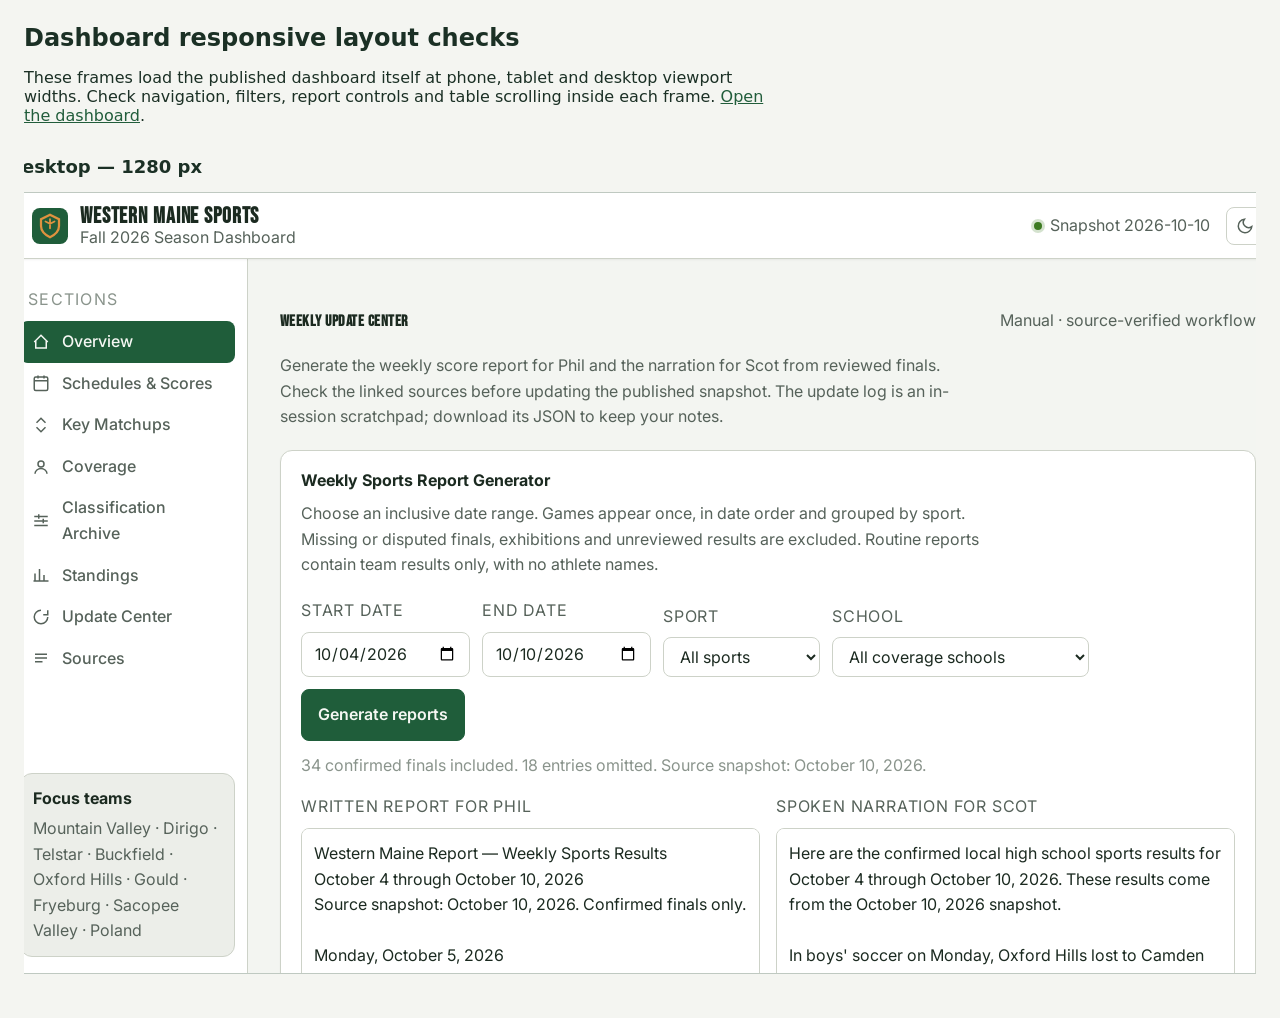
==== tests/responsive.html @ aeaa5d15 "Add repeatable phone and tablet layout verification Embed the actual dashboard in 375, 768 and 1280 " ====
<!doctype html>
<html lang="en">
<head>
<meta charset="utf-8">
<meta name="viewport" content="width=device-width, initial-scale=1">
<title>Dashboard responsive layout checks</title>
<style>
  body{font:16px system-ui,sans-serif;margin:24px;color:#1b3025;background:#f4f5f1}
  h1{font-size:24px}p{max-width:75ch}a{color:#215d3b}
  .views{display:flex;align-items:flex-start;gap:24px;overflow-x:auto;padding-bottom:20px}
  .view{flex:none}h2{font-size:18px}
  iframe{display:block;height:780px;border:1px solid #bfc9c1;background:white}
</style>
</head>
<body>
<h1>Dashboard responsive layout checks</h1>
<p>These frames load the published dashboard itself at phone, tablet and desktop viewport widths. Check navigation, filters, report controls and table scrolling inside each frame. <a href="../#update">Open the dashboard</a>.</p>
<div class="views">
  <section class="view"><h2>Phone — 375 px</h2><iframe id="phone" title="Dashboard at phone width" width="375" src="../#update"></iframe></section>
  <section class="view"><h2>Tablet — 768 px</h2><iframe id="tablet" title="Dashboard at tablet width" width="768" src="../#update"></iframe></section>
  <section class="view"><h2>Desktop — 1280 px</h2><iframe id="desktop" title="Dashboard at desktop width" width="1280" src="../#update"></iframe></section>
</div>
</body>
</html>
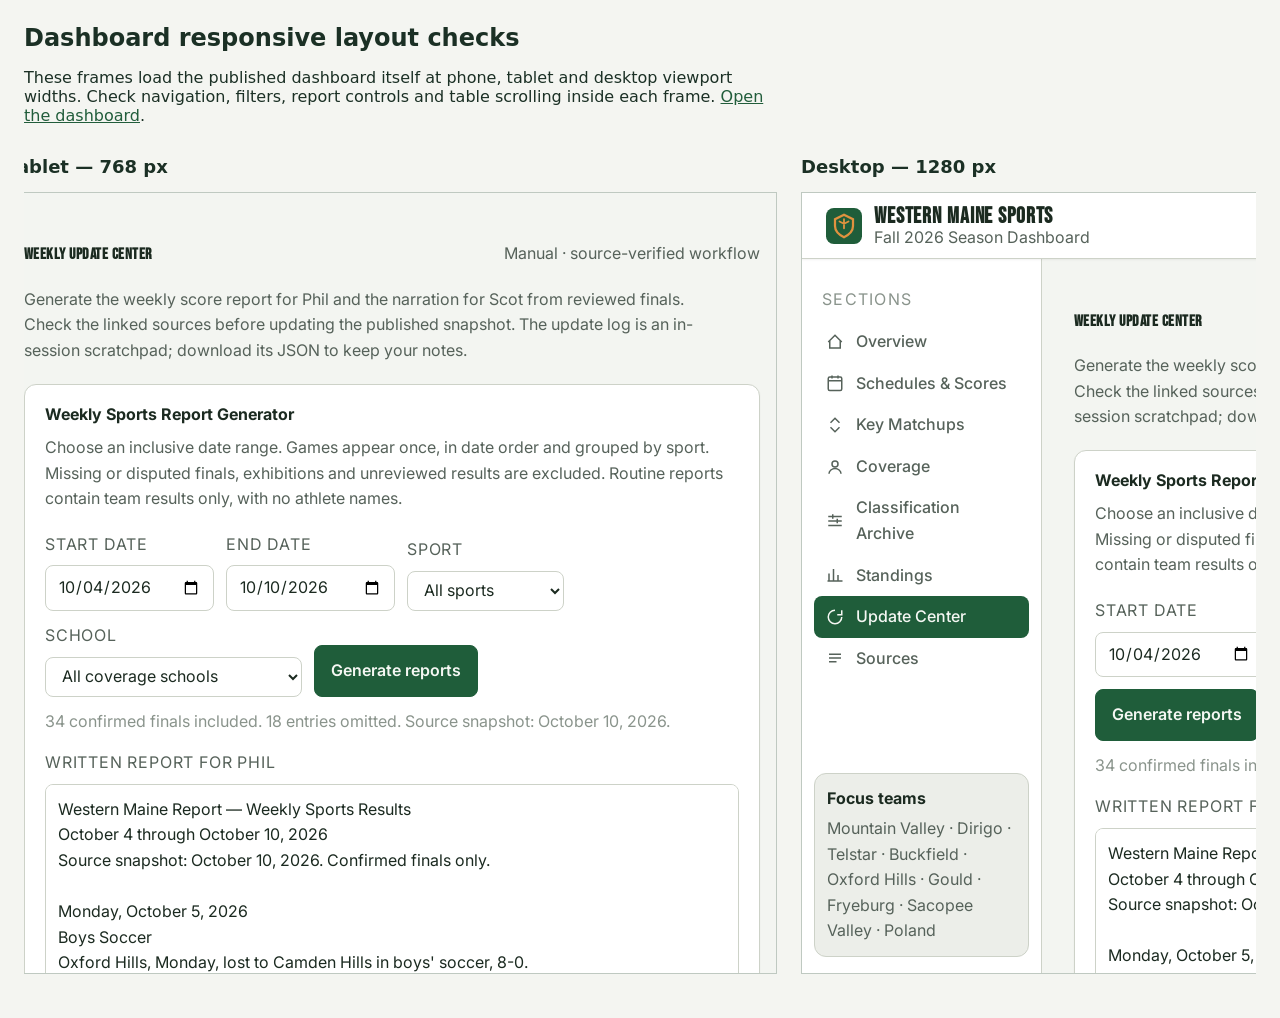
==== commit 7ddb9bc1: "Load the current publication in responsive verification frames Give the layout-check frames a conten" ====
--- a/tests/responsive.html
+++ b/tests/responsive.html
@@ -16,9 +16,9 @@
 <h1>Dashboard responsive layout checks</h1>
 <p>These frames load the published dashboard itself at phone, tablet and desktop viewport widths. Check navigation, filters, report controls and table scrolling inside each frame. <a href="../#update">Open the dashboard</a>.</p>
 <div class="views">
-  <section class="view"><h2>Phone — 375 px</h2><iframe id="phone" title="Dashboard at phone width" width="375" src="../#update"></iframe></section>
-  <section class="view"><h2>Tablet — 768 px</h2><iframe id="tablet" title="Dashboard at tablet width" width="768" src="../#update"></iframe></section>
-  <section class="view"><h2>Desktop — 1280 px</h2><iframe id="desktop" title="Dashboard at desktop width" width="1280" src="../#update"></iframe></section>
+  <section class="view"><h2>Phone — 375 px</h2><iframe id="phone" title="Dashboard at phone width" width="375" src="../?v=baf7427a966f#update"></iframe></section>
+  <section class="view"><h2>Tablet — 768 px</h2><iframe id="tablet" title="Dashboard at tablet width" width="768" src="../?v=baf7427a966f#update"></iframe></section>
+  <section class="view"><h2>Desktop — 1280 px</h2><iframe id="desktop" title="Dashboard at desktop width" width="1280" src="../?v=baf7427a966f#update"></iframe></section>
 </div>
 </body>
 </html>
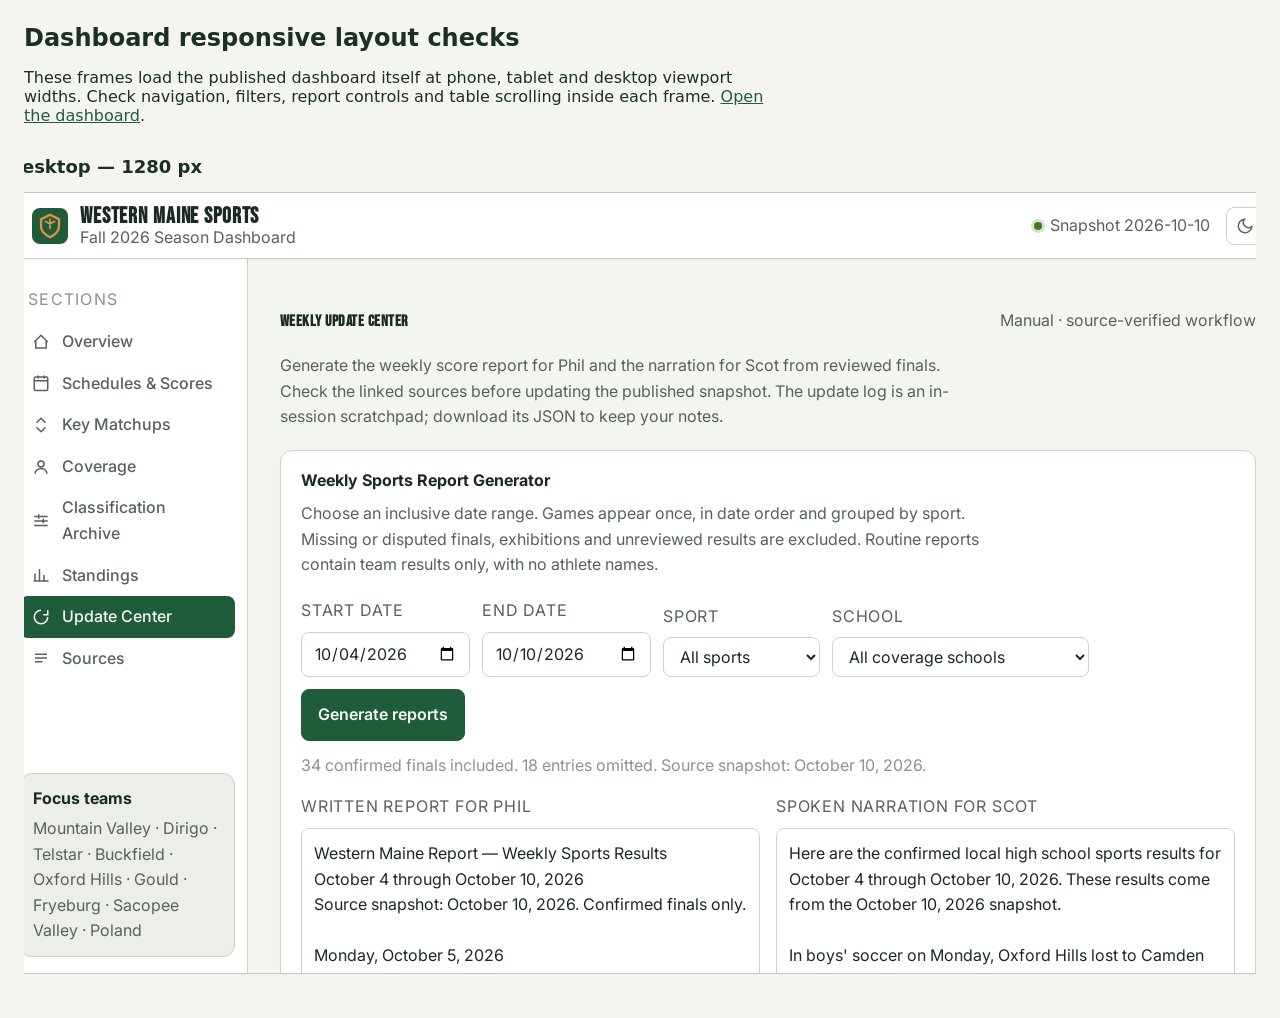
==== commit b28be4e7: "Select the highlighted section by its page position Schedules and Key Matchups appear in a different" ====
--- a/tests/responsive.html
+++ b/tests/responsive.html
@@ -16,9 +16,9 @@
 <h1>Dashboard responsive layout checks</h1>
 <p>These frames load the published dashboard itself at phone, tablet and desktop viewport widths. Check navigation, filters, report controls and table scrolling inside each frame. <a href="../#update">Open the dashboard</a>.</p>
 <div class="views">
-  <section class="view"><h2>Phone — 375 px</h2><iframe id="phone" title="Dashboard at phone width" width="375" src="../?v=baf7427a966f#update"></iframe></section>
-  <section class="view"><h2>Tablet — 768 px</h2><iframe id="tablet" title="Dashboard at tablet width" width="768" src="../?v=baf7427a966f#update"></iframe></section>
-  <section class="view"><h2>Desktop — 1280 px</h2><iframe id="desktop" title="Dashboard at desktop width" width="1280" src="../?v=baf7427a966f#update"></iframe></section>
+  <section class="view"><h2>Phone — 375 px</h2><iframe id="phone" title="Dashboard at phone width" width="375" src="../?v=31d9e8d48895#update"></iframe></section>
+  <section class="view"><h2>Tablet — 768 px</h2><iframe id="tablet" title="Dashboard at tablet width" width="768" src="../?v=31d9e8d48895#update"></iframe></section>
+  <section class="view"><h2>Desktop — 1280 px</h2><iframe id="desktop" title="Dashboard at desktop width" width="1280" src="../?v=31d9e8d48895#update"></iframe></section>
 </div>
 </body>
 </html>
